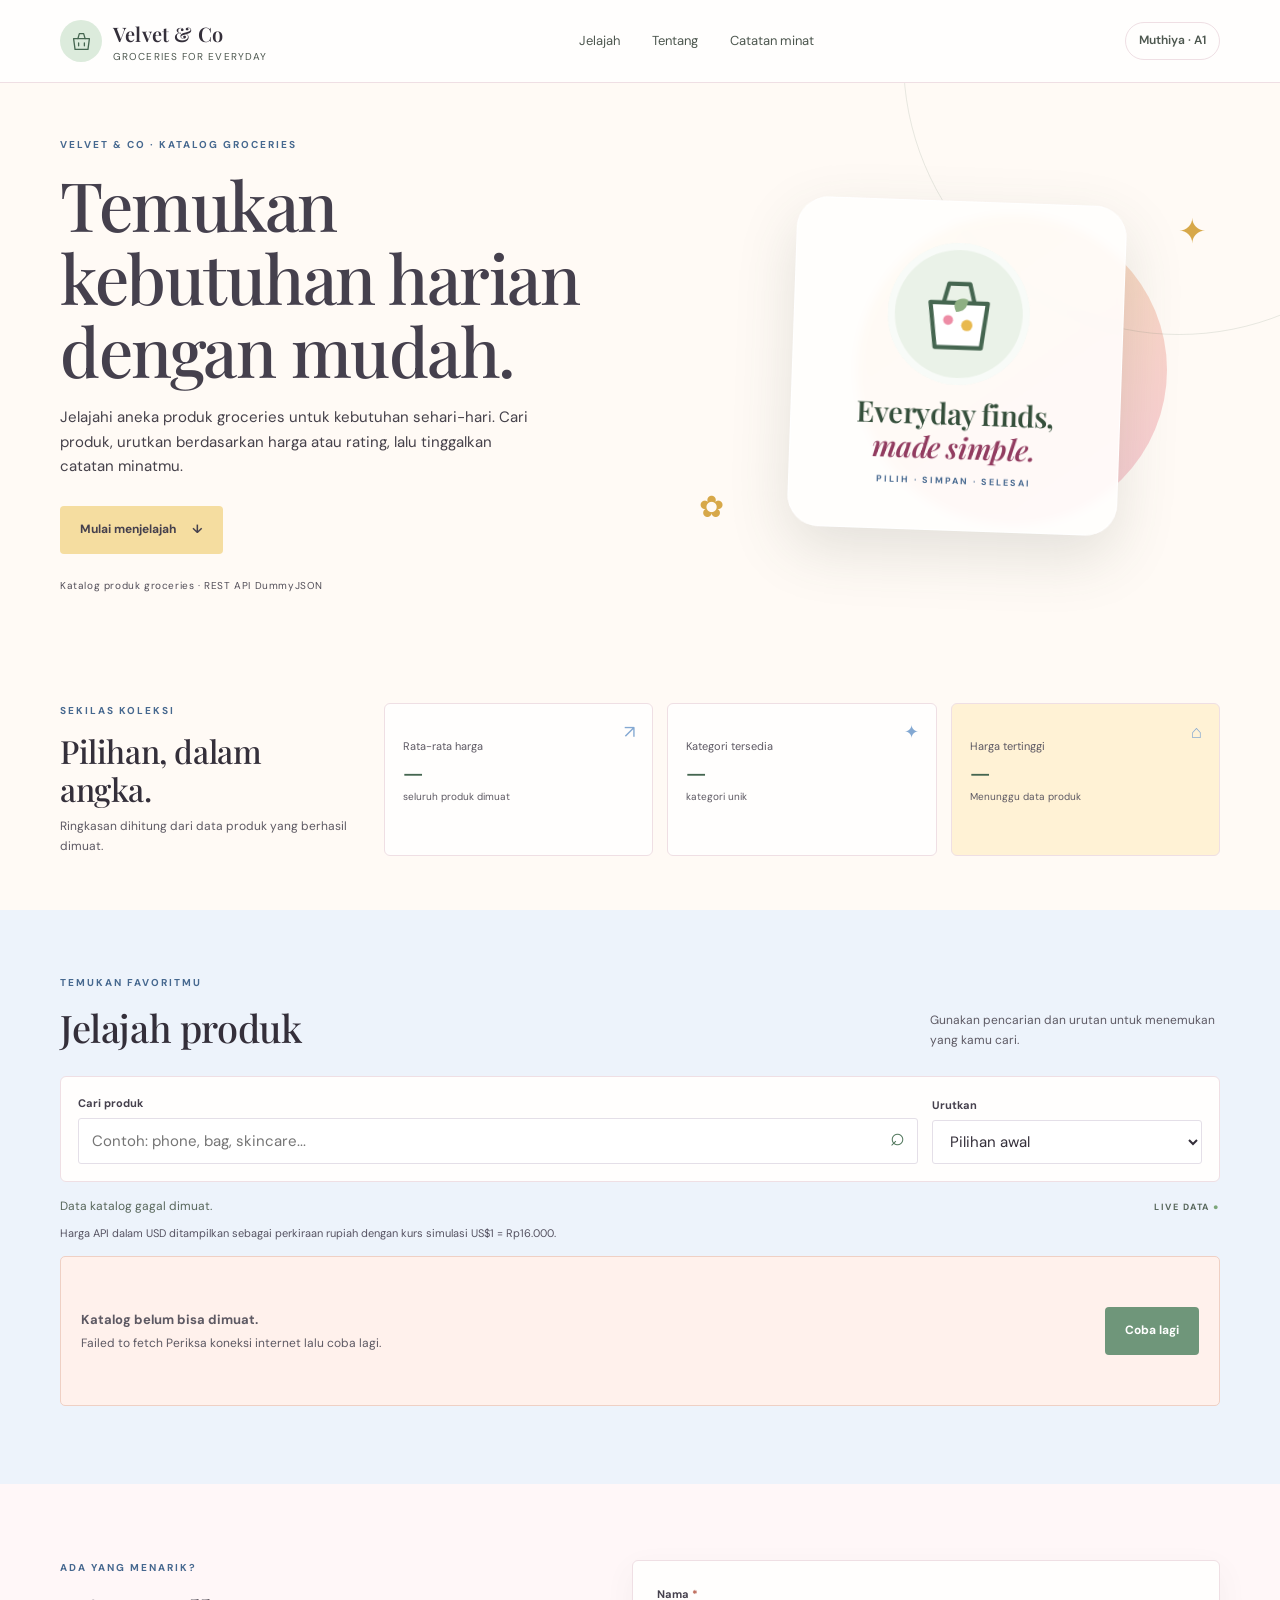
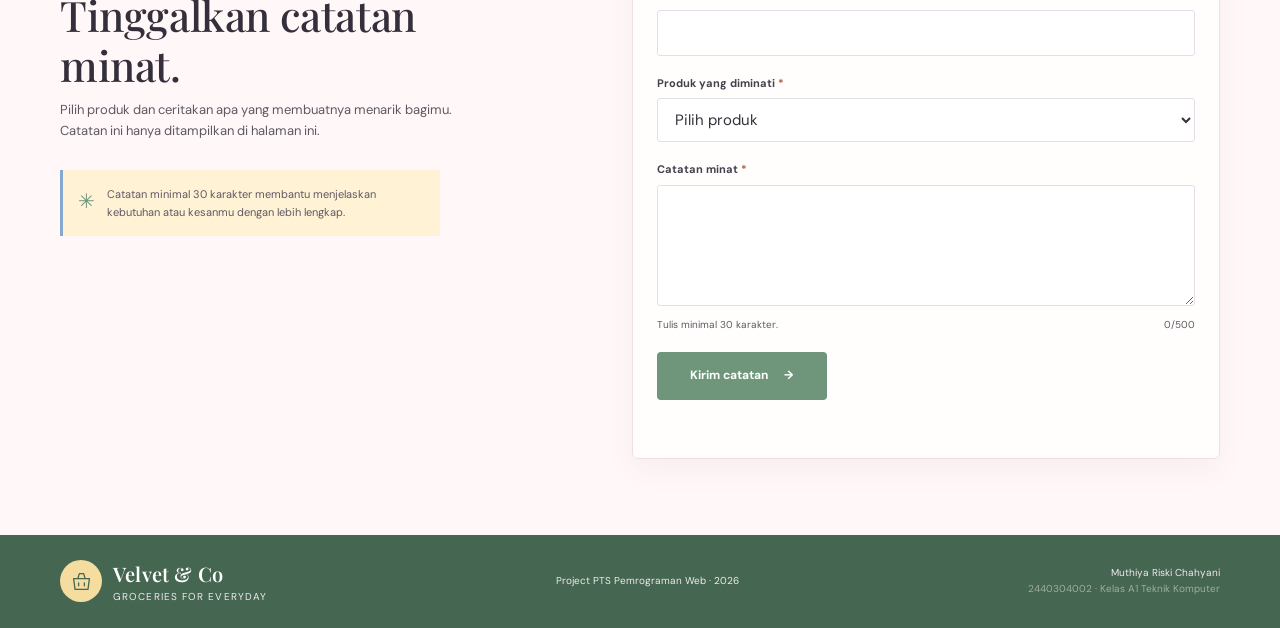
==== pts.html @ 2ca9e99b "feat: add groceries PTS catalog dashboard" ====
<!DOCTYPE html>
<html lang="id">
<head>
  <meta charset="UTF-8">
  <meta name="viewport" content="width=device-width, initial-scale=1.0">
  <meta name="description" content="Velvet & Co, katalog produk groceries dari REST API DummyJSON.">
  <title>Velvet & Co | Katalog Groceries</title>
  <link rel="stylesheet" href="css/pts-dashboard.css">
  <script src="js/pts-dashboard.js" defer></script>
</head>
<body>
  <a class="skip-link" href="#konten">Lewati ke konten utama</a>
  <header class="site-header">
    <div class="wrap header-inner">
      <a class="brand" href="#beranda" aria-label="Velvet & Co, katalog groceries">
        <span class="brand-mark" aria-hidden="true"><svg viewBox="0 0 32 32" fill="none" stroke="currentColor" stroke-width="1.8" stroke-linecap="round" stroke-linejoin="round"><path d="M5 12h22l-2 15H7L5 12Z"/><path d="m11 12 2-7h6l2 7"/><path d="M12 18v4m8-4v4"/></svg></span>
        <span><strong>Velvet & Co</strong><small>Groceries for everyday</small></span>
      </a>
      <nav aria-label="Navigasi utama">
        <a href="#jelajah">Jelajah</a>
        <a href="#cerita">Tentang</a>
        <a href="#catatan">Catatan minat</a>
      </nav>
      <span class="student-chip">Muthiya · A1</span>
    </div>
  </header>

  <main id="konten">
    <section class="hero" id="beranda" aria-labelledby="hero-title">
      <div class="wrap hero-grid">
        <div class="hero-copy">
          <p class="eyebrow">VELVET & CO · KATALOG GROCERIES</p>
          <h1 id="hero-title">Temukan kebutuhan harian dengan mudah.</h1>
          <p>Jelajahi aneka produk groceries untuk kebutuhan sehari-hari. Cari produk, urutkan berdasarkan harga atau rating, lalu tinggalkan catatan minatmu.</p>
          <a class="button button-light" href="#jelajah">Mulai menjelajah <span aria-hidden="true">↓</span></a>
          <p class="hero-credit">Katalog produk groceries · REST API DummyJSON</p>
        </div>
        <div class="hero-art" aria-hidden="true">
          <div class="market-sticker">
            <span class="market-badge">
              <svg class="market-icon" viewBox="0 0 160 160" fill="none" stroke="currentColor" stroke-width="6" stroke-linecap="round" stroke-linejoin="round" role="presentation"><path d="M39 64h82l-8 64H47l-8-64Z" fill="#fff"/><path d="m58 64 7-27h30l7 27"/><circle cx="65" cy="89" r="7" fill="#ed8ca5" stroke="none"/><circle cx="92" cy="96" r="8" fill="#e8b94e" stroke="none"/><path d="M76 77c-9-16 7-23 17-17-1 11-7 17-17 17Z" fill="#8eaf83" stroke="none"/></svg>
            </span>
            <p class="hero-slogan">Everyday finds,<br><em>made simple.</em></p>
            <span class="sticker-note">PILIH · SIMPAN · SELESAI</span>
          </div>
          <span class="photo-spark sparkle-one" aria-hidden="true">✦</span>
          <span class="photo-spark sparkle-two" aria-hidden="true">✿</span>
        </div>
      </div>
    </section>

    <section class="insights wrap" id="cerita" aria-labelledby="insight-title">
      <div class="insight-intro"><p class="eyebrow">SEKILAS KOLEKSI</p><h2 id="insight-title">Pilihan, dalam angka.</h2><p>Ringkasan dihitung dari data produk yang berhasil dimuat.</p></div>
      <article class="insight-card"><span class="insight-icon" aria-hidden="true">↗</span><p>Rata-rata harga</p><strong id="average-price">—</strong><small>seluruh produk dimuat</small></article>
      <article class="insight-card"><span class="insight-icon" aria-hidden="true">✦</span><p>Kategori tersedia</p><strong id="category-count">—</strong><small>kategori unik</small></article>
      <article class="insight-card featured-stat"><span class="insight-icon" aria-hidden="true">⌂</span><p>Harga tertinggi</p><strong id="top-price">—</strong><small id="top-product">Menunggu data produk</small></article>
    </section>

    <section class="catalog-section" id="jelajah" aria-labelledby="catalog-title">
      <div class="wrap">
        <div class="section-heading">
          <div><p class="eyebrow">TEMUKAN FAVORITMU</p><h2 id="catalog-title">Jelajah produk</h2></div>
          <p>Gunakan pencarian dan urutan untuk menemukan yang kamu cari.</p>
        </div>
        <div class="toolbar">
          <div class="search-wrap"><label for="product-search">Cari produk</label><input id="product-search" type="search" placeholder="Contoh: phone, bag, skincare..." autocomplete="off"><span class="search-symbol" aria-hidden="true">⌕</span></div>
          <div class="sort-wrap"><label for="sort-products">Urutkan</label><select id="sort-products"><option value="featured">Pilihan awal</option><option value="price-asc">Harga: rendah ke tinggi</option><option value="price-desc">Harga: tinggi ke rendah</option><option value="rating-desc">Rating tertinggi</option><option value="title-asc">Nama: A ke Z</option></select></div>
        </div>
        <div class="catalog-meta"><p id="results-status" role="status" aria-live="polite">Menyiapkan katalog...</p><span class="data-source">LIVE DATA <span aria-hidden="true">●</span></span></div>
        <p class="price-note">Harga API dalam USD ditampilkan sebagai perkiraan rupiah dengan kurs simulasi US$1 = Rp16.000.</p>
        <div id="loading-indicator" class="loading-indicator" role="status" aria-live="polite" hidden><span class="spinner" aria-hidden="true"></span><span>Memuat pilihan produk...</span></div>
        <div id="error-panel" class="error-panel" role="alert" hidden><div><strong>Katalog belum bisa dimuat.</strong><p id="error-message">Periksa koneksi internet lalu coba lagi.</p></div><button class="button button-dark" id="retry-button" type="button">Coba lagi</button></div>
        <div id="product-grid" class="product-grid" aria-live="polite" aria-busy="false"></div>
      </div>
    </section>

    <section class="note-section" id="catatan" aria-labelledby="note-title">
      <div class="wrap note-layout">
        <div class="note-copy"><p class="eyebrow">ADA YANG MENARIK?</p><h2 id="note-title">Tinggalkan catatan minat.</h2><p>Pilih produk dan ceritakan apa yang membuatnya menarik bagimu. Catatan ini hanya ditampilkan di halaman ini.</p><div class="note-aside"><span aria-hidden="true">✳</span><p>Catatan minimal 30 karakter membantu menjelaskan kebutuhan atau kesanmu dengan lebih lengkap.</p></div></div>
        <form id="interest-form" class="interest-form" novalidate>
          <div class="field"><label for="visitor-name">Nama <span aria-hidden="true">*</span></label><input id="visitor-name" name="nama" type="text" autocomplete="name" required><small class="field-error" id="name-error"></small></div>
          <div class="field"><label for="interest-product">Produk yang diminati <span aria-hidden="true">*</span></label><select id="interest-product" name="produk" required><option value="">Pilih produk</option></select><small class="field-error" id="product-error"></small></div>
          <div class="field"><label for="interest-note">Catatan minat <span aria-hidden="true">*</span></label><textarea id="interest-note" name="catatan" rows="4" minlength="30" maxlength="500" required aria-describedby="note-hint note-error"></textarea><small class="field-hint" id="note-hint">Tulis minimal 30 karakter. <span id="note-counter">0/500</span></small><small class="field-error" id="note-error"></small></div>
          <button class="button button-dark submit-button" type="submit">Kirim catatan <span aria-hidden="true">→</span></button>
          <p id="form-status" class="form-status" role="status" aria-live="polite"></p>
        </form>
      </div>
    </section>
  </main>

  <footer class="site-footer"><div class="wrap footer-inner"><a class="brand footer-brand" href="#beranda"><span class="brand-mark" aria-hidden="true"><svg viewBox="0 0 32 32" fill="none" stroke="currentColor" stroke-width="1.8" stroke-linecap="round" stroke-linejoin="round"><path d="M5 12h22l-2 15H7L5 12Z"/><path d="m11 12 2-7h6l2 7"/><path d="M12 18v4m8-4v4"/></svg></span><span><strong>Velvet & Co</strong><small>groceries for everyday</small></span></a><p>Project PTS Pemrograman Web · 2026</p><p>Muthiya Riski Chahyani<br><span>2440304002 · Kelas A1 Teknik Komputer</span></p></div></footer>
</body>
</html>
---- css/pts-dashboard.css ----
@import url('https://fonts.googleapis.com/css2?family=DM+Sans:wght@400;500;600;700&family=Playfair+Display:ital,wght@0,500;0,600;0,700;1,500;1,600&display=swap');

:root{--ink:#26382f;--muted:#748078;--paper:#f8f7f1;--white:#fffefa;--green:#315a48;--green-deep:#203f32;--lime:#d9e5ad;--orange:#d28d5d;--line:#e8e8dc;--serif:'Playfair Display',Georgia,serif;--sans:'DM Sans',Arial,sans-serif;--shadow:0 14px 42px rgba(38,56,47,.08)}
*{box-sizing:border-box}html{scroll-behavior:smooth}body{margin:0;color:var(--ink);background:var(--paper);font:15px/1.65 var(--sans)}a{color:inherit}button,input,select,textarea{font:inherit}.wrap{width:min(1160px,calc(100% - 48px));margin-inline:auto}.skip-link{position:absolute;left:12px;top:-60px;background:var(--white);padding:10px 16px;z-index:20}.skip-link:focus{top:12px}:focus-visible{outline:3px solid var(--orange);outline-offset:3px}.site-header{background:var(--white);border-bottom:1px solid var(--line)}.header-inner{height:82px;display:flex;align-items:center;justify-content:space-between;gap:22px}.brand{display:inline-flex;align-items:center;gap:11px;text-decoration:none}.brand-mark{width:42px;height:42px;border-radius:50%;display:grid;place-items:center;background:var(--green);color:#fff;font:600 15px var(--serif);letter-spacing:-1px}.brand strong,.brand small{display:block;line-height:1.2}.brand strong{font:600 20px var(--serif);letter-spacing:.2px}.brand small{margin-top:4px;color:var(--muted);font-size:10px;letter-spacing:1.1px;text-transform:uppercase}.header-inner nav{display:flex;gap:32px}.header-inner nav a{text-decoration:none;font-size:13px;color:#59675f}.header-inner nav a:hover{color:var(--orange)}.student-chip{padding:8px 13px;border:1px solid var(--line);border-radius:24px;color:var(--green);font-size:12px;font-weight:600}
.hero{position:relative;overflow:hidden;background:var(--green);color:#fff}.hero:after{content:"";position:absolute;width:550px;height:550px;border:1px solid rgba(255,255,255,.13);border-radius:50%;right:-175px;top:-300px}.hero-grid{min-height:480px;display:grid;grid-template-columns:1.06fr .94fr;align-items:center;gap:42px;padding-block:54px}.eyebrow{margin:0 0 13px;color:var(--orange);font-size:10px;font-weight:700;letter-spacing:2px}.hero .eyebrow{color:var(--lime)}h1,h2,h3,p{margin-top:0}.hero h1{max-width:600px;margin-bottom:18px;font:500 clamp(42px,5.5vw,68px)/1.08 var(--serif);letter-spacing:-1.5px}.hero h1 em{color:var(--lime);font-weight:500}.hero-copy>p:not(.eyebrow):not(.hero-credit){max-width:475px;color:rgba(255,255,255,.78);font-size:15px}.button{display:inline-flex;align-items:center;justify-content:center;gap:16px;min-height:48px;padding:0 20px;border:0;border-radius:4px;text-decoration:none;font-weight:700;font-size:12px;cursor:pointer;transition:transform .2s,background .2s}.button:hover{transform:translateY(-2px)}.button-light{margin-top:12px;background:var(--lime);color:var(--green-deep)}.button-dark{background:var(--green);color:white}.button-dark:hover{background:var(--green-deep)}.hero-credit{margin:24px 0 0;color:rgba(255,255,255,.52);font-size:10px;letter-spacing:.6px}.hero-art{height:360px;position:relative;display:grid;place-items:center}.sun-disc{position:absolute;width:260px;height:260px;border-radius:50%;background:#e9ad77;right:50px;top:25px;opacity:.96}.art-card{position:absolute;width:210px;height:270px;border:1px solid rgba(255,255,255,.3);border-radius:120px 120px 6px 6px}.art-card-back{background:#c2d19b;transform:rotate(13deg) translate(44px,-2px)}.art-card-front{display:flex;flex-direction:column;justify-content:space-between;padding:22px;color:var(--green);background:linear-gradient(155deg,#e2e9cc,#a7bb85);box-shadow:0 24px 50px rgba(0,0,0,.18);transform:rotate(-7deg) translate(-25px,20px)}.art-label{font-size:9px;font-weight:700;letter-spacing:2px}.art-flower{align-self:center;color:#da8159;font-size:100px;line-height:1}.art-caption{font:italic 18px/1.2 var(--serif)}.art-orbit{position:absolute;border:1px solid rgba(255,255,255,.3);border-radius:50%}.orbit-one{width:310px;height:310px}.orbit-two{width:370px;height:370px}
.insights{display:grid;grid-template-columns:1.15fr repeat(3,1fr);gap:14px;padding-block:54px}.insight-intro{align-self:center;padding-right:20px}.insight-intro h2,.section-heading h2,.note-copy h2{font:500 32px/1.2 var(--serif);letter-spacing:-.4px;margin-bottom:8px}.insight-intro>p:last-child,.section-heading>p{margin:0;color:var(--muted);font-size:12px}.insight-card{position:relative;min-height:145px;padding:20px 18px;background:var(--white);border:1px solid var(--line);border-radius:6px}.insight-card p{margin:13px 0 2px;color:var(--muted);font-size:11px}.insight-card strong{display:block;font:600 23px/1.3 var(--serif);color:var(--green)}.insight-card small{display:block;margin-top:2px;color:#9aa29c;font-size:10px}.insight-icon{position:absolute;right:17px;top:14px;color:var(--orange);font-size:18px}.featured-stat{background:#edf0df}
.catalog-section{padding:65px 0 78px;background:#eeefe7}.section-heading{display:flex;align-items:end;justify-content:space-between;gap:20px;margin-bottom:25px}.section-heading h2{font-size:38px;margin:0}.section-heading>p{max-width:290px}.toolbar{display:flex;gap:14px;align-items:end;padding:17px;background:var(--white);border:1px solid var(--line);border-radius:6px}.search-wrap,.sort-wrap{position:relative}.search-wrap{flex:1}.search-wrap label,.sort-wrap label,.field label{display:block;margin-bottom:6px;font-size:11px;font-weight:700;color:#45594c}.search-wrap input,.sort-wrap select,.field input,.field select,.field textarea{width:100%;min-height:44px;border:1px solid #dce1d8;border-radius:3px;padding:10px 13px;background:#fff;color:var(--ink)}.search-wrap input{padding-right:42px}.search-symbol{position:absolute;right:13px;bottom:7px;color:var(--green);font-size:25px;pointer-events:none}.sort-wrap{width:min(270px,35%)}.catalog-meta{display:flex;justify-content:space-between;align-items:center;margin:15px 0 13px}.catalog-meta p{margin:0;color:var(--muted);font-size:12px}.data-source{font-size:9px;font-weight:700;letter-spacing:1.5px;color:#8a958d}.data-source span{color:#7ca67a}.product-grid{display:grid;grid-template-columns:repeat(4,minmax(0,1fr));gap:18px}.product-card{min-width:0;overflow:hidden;background:var(--white);border:1px solid #e5e6de;border-radius:5px;transition:transform .2s,box-shadow .2s}.product-card:hover{transform:translateY(-4px);box-shadow:var(--shadow)}.product-visual{height:205px;display:grid;place-items:center;background:#f5f3ec;padding:16px}.product-visual img{width:100%;height:100%;object-fit:contain;mix-blend-mode:multiply}.product-info{padding:15px 15px 17px}.product-category{margin:0 0 5px;color:#849082;font-size:9px;font-weight:700;letter-spacing:1.1px;text-transform:uppercase}.product-info h3{min-height:44px;margin:0 0 6px;font:600 16px/1.35 var(--serif)}.product-description{display:-webkit-box;min-height:40px;margin:0 0 13px;overflow:hidden;color:var(--muted);font-size:10px;line-height:1.5;-webkit-line-clamp:2;-webkit-box-orient:vertical}.product-bottom{display:flex;justify-content:space-between;align-items:center;gap:8px;padding-top:10px;border-top:1px solid var(--line)}.product-price{font-size:14px;font-weight:700;color:var(--green)}.product-rating{font-size:10px;color:#99734f}.loading-indicator,.error-panel,.empty-state{display:flex;align-items:center;justify-content:center;gap:14px;min-height:150px;color:var(--muted);font-size:13px}.loading-indicator[hidden],.error-panel[hidden]{display:none}.spinner{width:21px;height:21px;border:2px solid #d4dec7;border-top-color:var(--green);border-radius:50%;animation:spin .8s linear infinite}@keyframes spin{to{transform:rotate(360deg)}}.error-panel{justify-content:space-between;padding:20px;background:#fff1ec;border:1px solid #efd0c4;border-radius:5px}.error-panel p{margin:4px 0 0;font-size:12px}.empty-state{grid-column:1/-1;background:var(--white);border-radius:5px}
.note-section{padding:76px 0;background:#f8f7f1}.note-layout{display:grid;grid-template-columns:.9fr 1.1fr;gap:90px;align-items:start}.note-copy h2{max-width:380px;font-size:42px}.note-copy>p:not(.eyebrow){max-width:410px;color:var(--muted);font-size:13px}.note-aside{display:flex;gap:12px;max-width:380px;margin-top:28px;padding:15px;background:#edf0df;border-left:3px solid var(--orange)}.note-aside span{color:var(--orange);font-size:20px}.note-aside p{margin:0;color:#69766d;font-size:11px}.interest-form{display:grid;gap:14px;padding:24px;background:var(--white);border:1px solid var(--line);border-radius:6px;box-shadow:0 10px 30px rgba(38,56,47,.04)}.field label span{color:#b75b49}.field textarea{resize:vertical;min-height:112px}.field-hint,.field-error{display:block;margin-top:4px;font-size:10px}.field-hint{color:#879188}.field-hint span{float:right}.field-error{color:#a23d32;font-weight:600}.field [aria-invalid="true"]{border-color:#a23d32}.submit-button{justify-self:start;min-width:170px}.form-status{min-height:20px;margin:0;color:var(--green);font-size:12px;font-weight:600}.form-status.is-error{color:#a23d32}.site-footer{padding:25px 0;background:var(--green-deep);color:#fff}.footer-inner{display:flex;align-items:center;justify-content:space-between;gap:25px}.footer-brand .brand-mark{background:var(--lime);color:var(--green)}.footer-brand small{color:rgba(255,255,255,.55)}.footer-inner>p{margin:0;color:rgba(255,255,255,.68);font-size:10px}.footer-inner>p:last-child{text-align:right;line-height:1.6}.footer-inner>p span{color:rgba(255,255,255,.47)}
@media(max-width:1000px){.hero-grid{min-height:420px}.hero-art{transform:scale(.86)}.insights{grid-template-columns:repeat(3,1fr)}.insight-intro{grid-column:1/-1;padding:0 0 10px}.product-grid{grid-template-columns:repeat(3,minmax(0,1fr))}.note-layout{gap:42px}}
@media(max-width:700px){.wrap{width:min(100% - 34px,540px)}.header-inner{height:auto;min-height:76px;flex-wrap:wrap;padding-block:13px}.header-inner nav{order:3;width:100%;justify-content:space-between;gap:10px}.header-inner nav a{font-size:11px}.student-chip{font-size:10px;padding:6px 10px}.hero-grid{grid-template-columns:1fr;gap:0;padding-block:58px 18px}.hero h1{font-size:48px}.hero-art{height:255px;margin-top:-8px;transform:scale(.76);transform-origin:center top}.insights{grid-template-columns:1fr 1fr;gap:10px;padding-block:34px}.insight-intro h2{font-size:27px}.insight-card{min-height:132px;padding:15px}.insight-card strong{font-size:20px}.catalog-section{padding:48px 0 55px}.section-heading{display:block}.section-heading h2{font-size:34px}.section-heading>p{margin-top:8px}.toolbar{display:grid;gap:12px;padding:13px}.sort-wrap{width:100%}.product-grid{grid-template-columns:repeat(2,minmax(0,1fr));gap:10px}.product-visual{height:155px;padding:10px}.product-info{padding:11px}.product-info h3{font-size:14px;min-height:38px}.product-description{font-size:9px}.product-price{font-size:12px}.product-rating{font-size:9px}.note-section{padding:52px 0}.note-layout{grid-template-columns:1fr;gap:24px}.note-copy h2{font-size:36px}.interest-form{padding:17px}.footer-inner{flex-wrap:wrap}.footer-inner>p:last-child{text-align:left}}
@media(max-width:380px){.student-chip{display:none}.hero h1{font-size:42px}.product-grid{grid-template-columns:1fr}.product-visual{height:210px}.insight-card strong{font-size:18px}}
@media(prefers-reduced-motion:reduce){*,*::before,*::after{scroll-behavior:auto!important;animation-duration:.01ms!important;transition-duration:.01ms!important}}

/* Velvet & Co groceries palette */
:root{--ink:#493b50;--muted:#817987;--paper:#fff8fa;--white:#fffefd;--green:#b85f82;--green-deep:#70465f;--lime:#f7e4a7;--orange:#83a8d2;--line:#f0dce5;--shadow:0 14px 42px rgba(112,70,95,.12)}
.brand-mark{background:#f3c6d5;color:#70465f}
.brand-mark svg{width:23px;height:23px}
.header-inner nav a:hover{color:#83a8d2}
.student-chip{color:#70465f}
.hero{background:linear-gradient(120deg,#f4c4d3 0%,#f8dce4 58%,#e8effb 100%);color:#493b50}
.hero:after{border-color:rgba(112,70,95,.12)}
.hero .eyebrow{color:#718fb8}
.hero h1 em{color:#718fb8}
.hero-copy>p:not(.eyebrow):not(.hero-credit){color:#65596b}
.hero-credit{color:#817987}
.button-light{background:#f7e4a7;color:#493b50}
.button-dark{background:#b85f82;color:#fff}
.button-dark:hover{background:#9f4e70}
.sun-disc{background:#f7e4a7}
.art-card-back{background:#c9d9f0}
.art-card-front{color:#70465f;background:linear-gradient(155deg,#fff0d5,#f3bfd0)}
.art-flower{color:#83a8d2}
.art-card{border-color:rgba(112,70,95,.2)}
.art-orbit{border-color:rgba(112,70,95,.22)}
.featured-stat{background:#fff2d5}
.catalog-section{background:#edf3fb}
.search-wrap label,.sort-wrap label,.field label{color:#62566b}
.search-wrap input,.sort-wrap select,.field input,.field select,.field textarea{border-color:#e5dbe7}
.product-card{border-color:#e6e1ec}
.product-visual{background:#f9f5f8}
.product-price{color:#9f4e70}
.product-rating{color:#b28a48}
.spinner{border-color:#e7ddec;border-top-color:#b85f82}
.note-section{background:#fff6f8}
.note-aside{background:#fff2d5;border-left-color:#83a8d2}
.note-aside span{color:#b85f82}
.interest-form{border-color:#f0dce5;box-shadow:0 10px 30px rgba(112,70,95,.06)}
.form-status{color:#70465f}
.site-footer{background:#70465f}
.footer-brand .brand-mark{background:#f7e4a7;color:#70465f}
:focus-visible{outline-color:#718fb8}

/* Grocery identity: bright market colors and a simple shopping-bag illustration */
:root{--ink:#45404d;--muted:#7d7c85;--paper:#fffaf5;--white:#fffefd;--green:#6f967a;--green-deep:#456650;--lime:#f5dda0;--orange:#83a8d2;--line:#efdfe4;--shadow:0 14px 42px rgba(82,91,83,.12)}
.brand-mark{background:#dcebdc;color:#456650}
.header-inner nav a:hover{color:#83a8d2}
.student-chip{color:#456650}
.hero{background:linear-gradient(120deg,#f9e1e8 0%,#fff0d6 54%,#e7effb 100%);color:#45404d}
.hero:after{border-color:rgba(69,102,80,.13)}
.hero .eyebrow{color:#6688b2}
.hero h1 em{color:#6688b2}
.hero-copy>p:not(.eyebrow):not(.hero-credit){color:#625f69}
.hero-credit{color:#777681}
.button-light{background:#f5dda0;color:#45404d}
.button-dark{background:#6f967a;color:#fff}
.button-dark:hover{background:#456650}
.insight-card strong{color:#456650}
.featured-stat{background:#fff2d5}
.catalog-section{background:#edf3fb}
.search-wrap label,.sort-wrap label,.field label{color:#565362}
.search-wrap input,.sort-wrap select,.field input,.field select,.field textarea{border-color:#e4dfe8}
.product-card{border-color:#e5e2eb}
.product-visual{background:#faf5f5}
.product-price{color:#52745b}
.product-rating{color:#ad8749}
.spinner{border-color:#e7ddec;border-top-color:#6f967a}
.note-section{background:#fff7f8}
.note-aside{background:#fff2d5;border-left-color:#83a8d2}
.note-aside span{color:#6f967a}
.interest-form{border-color:#efdfe4;box-shadow:0 10px 30px rgba(82,91,83,.06)}
.form-status{color:#456650}
.site-footer{background:#456650}
.footer-brand .brand-mark{background:#f5dda0;color:#456650}
:focus-visible{outline-color:#6688b2}
.hero{background-image:none}
.hero .eyebrow{color:#6688b2}
.hero h1,.hero h1 em{color:#45404d}
.hero-copy>p:not(.eyebrow):not(.hero-credit){color:#625f69}
.hero-credit{color:#777681}
.hero-art{height:360px;transform:none!important;position:relative}
.hero-art:before{content:"";position:absolute;width:310px;height:310px;border-radius:50%;background:linear-gradient(145deg,#f7dda0,#f6bfd0);right:10%;top:8%;opacity:.8}
.market-sticker{position:relative;z-index:1;width:min(330px,100%);min-height:330px;padding:24px 28px;display:flex;flex-direction:column;align-items:center;justify-content:center;gap:10px;border:1px solid rgba(255,255,255,.9);border-radius:32px;background:rgba(255,254,253,.88);box-shadow:0 22px 60px rgba(69,82,70,.15);transform:rotate(2deg);backdrop-filter:blur(5px)}
.market-badge{width:142px;height:142px;display:grid;place-items:center;border-radius:50%;background:#eaf2e8;box-shadow:inset 0 0 0 7px rgba(255,255,255,.7)}
.market-icon{width:112px;height:112px;color:#456650}
.hero-slogan{margin:2px 0 0;text-align:center;color:#456650;font:600 29px/1.16 var(--serif);letter-spacing:-.4px}
.hero-slogan em{color:#b85f82;font-weight:600}
.sticker-note{color:#6688b2;font-size:9px;font-weight:700;letter-spacing:2px}
.photo-spark{position:absolute;z-index:2;color:#d7a849}
.sparkle-one{top:18px;right:14px;font-size:34px}.sparkle-two{bottom:14px;left:4px;font-size:30px}
@media(max-width:1000px){.hero-art{transform:none!important}}
@media(max-width:700px){.hero-art{height:300px;margin-top:24px;transform:none!important}.hero-art:before{width:245px;height:245px;right:12%;top:4%}.market-sticker{width:min(290px,94%);min-height:275px;padding:18px}.market-badge{width:118px;height:118px}.market-icon{width:96px;height:96px}.hero-slogan{font-size:25px}.sparkle-one{right:0}.sparkle-two{left:0}}

/* Readable text contrast on the pastel grocery palette */
:root{--ink:#342f3a;--muted:#5d5963;--green:#4f765b;--green-deep:#354f3b}
.brand small,.header-inner nav a,.student-chip{color:#4d574f}
.hero .eyebrow,.eyebrow{color:#46688f}
.hero-copy>p:not(.eyebrow):not(.hero-credit){color:#45414a}
.hero-credit{color:#514d57}
.hero-slogan{color:#354f3b}
.hero-slogan em{color:#923c60}
.sticker-note{color:#46688f}
.insight-card p,.insight-card small,.insight-intro>p:last-child,.section-heading>p{color:#5d5963}
.product-category,.catalog-meta p,.data-source{color:#58675c}
.product-description,.field-hint,.note-aside p,.footer-inner>p{color:#5d5963}
.product-price,.form-status{color:#3f6849}
.product-rating{color:#76571d}
.note-copy>p:not(.eyebrow){color:#5d5963}
.search-wrap label,.sort-wrap label,.field label{color:#45404d}
.footer-inner>p,.footer-brand small{color:#f1eaf0}
.price-note{margin:-6px 0 14px;color:#565362;font-size:11px}
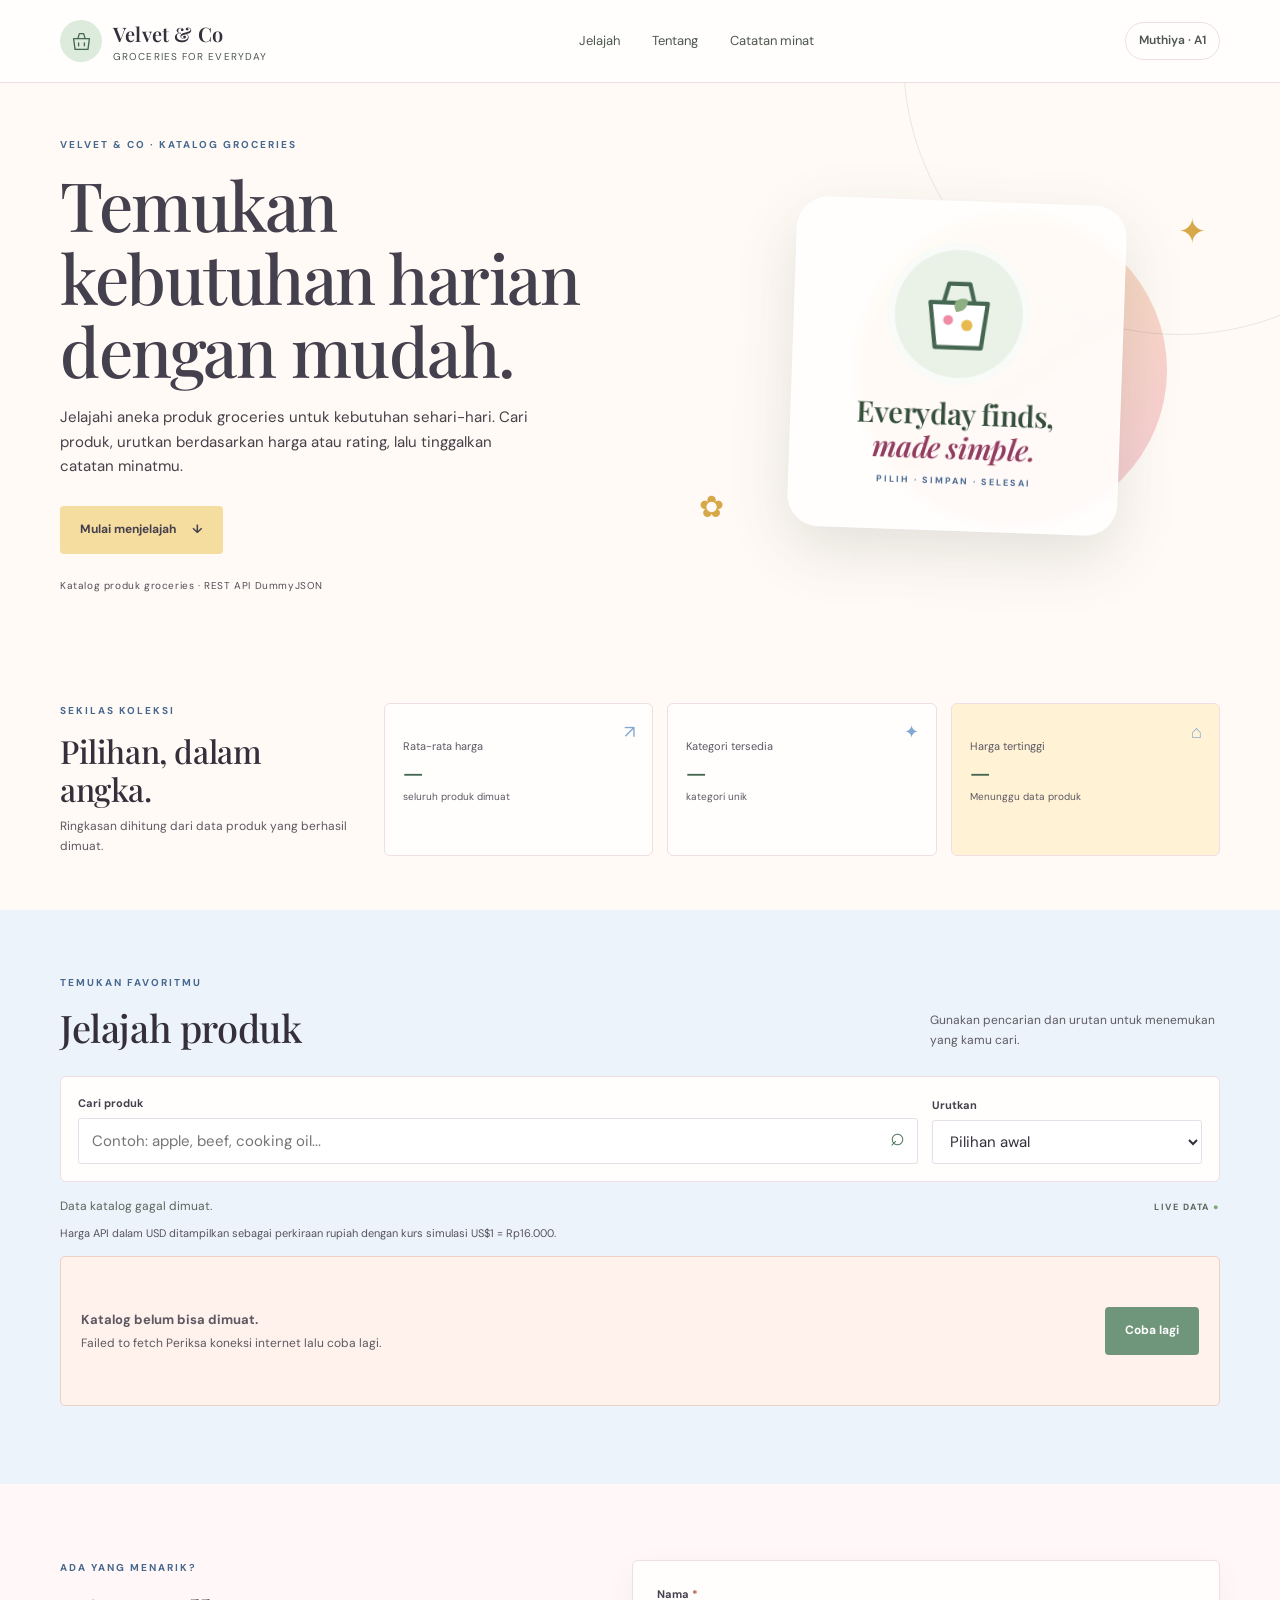
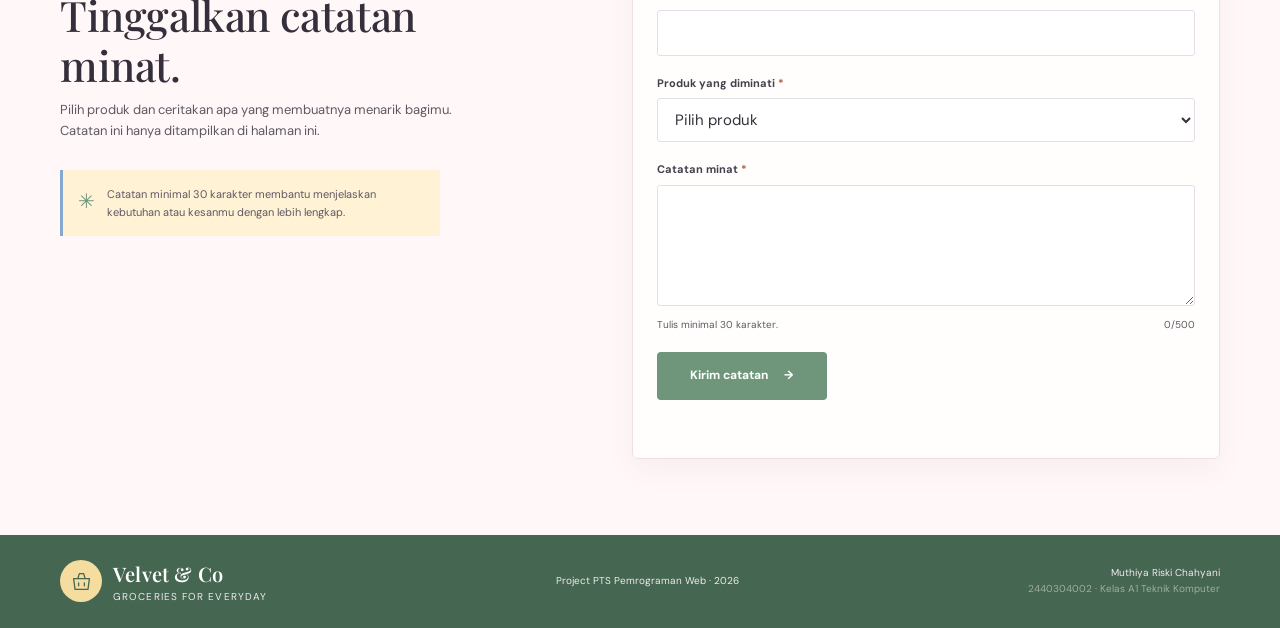
==== commit 714c5b0b: "fix: use grocery examples in product search" ====
--- a/pts.html
+++ b/pts.html
@@ -63,7 +63,7 @@
           <p>Gunakan pencarian dan urutan untuk menemukan yang kamu cari.</p>
         </div>
         <div class="toolbar">
-          <div class="search-wrap"><label for="product-search">Cari produk</label><input id="product-search" type="search" placeholder="Contoh: phone, bag, skincare..." autocomplete="off"><span class="search-symbol" aria-hidden="true">⌕</span></div>
+          <div class="search-wrap"><label for="product-search">Cari produk</label><input id="product-search" type="search" placeholder="Contoh: apple, beef, cooking oil..." autocomplete="off"><span class="search-symbol" aria-hidden="true">⌕</span></div>
           <div class="sort-wrap"><label for="sort-products">Urutkan</label><select id="sort-products"><option value="featured">Pilihan awal</option><option value="price-asc">Harga: rendah ke tinggi</option><option value="price-desc">Harga: tinggi ke rendah</option><option value="rating-desc">Rating tertinggi</option><option value="title-asc">Nama: A ke Z</option></select></div>
         </div>
         <div class="catalog-meta"><p id="results-status" role="status" aria-live="polite">Menyiapkan katalog...</p><span class="data-source">LIVE DATA <span aria-hidden="true">●</span></span></div>
